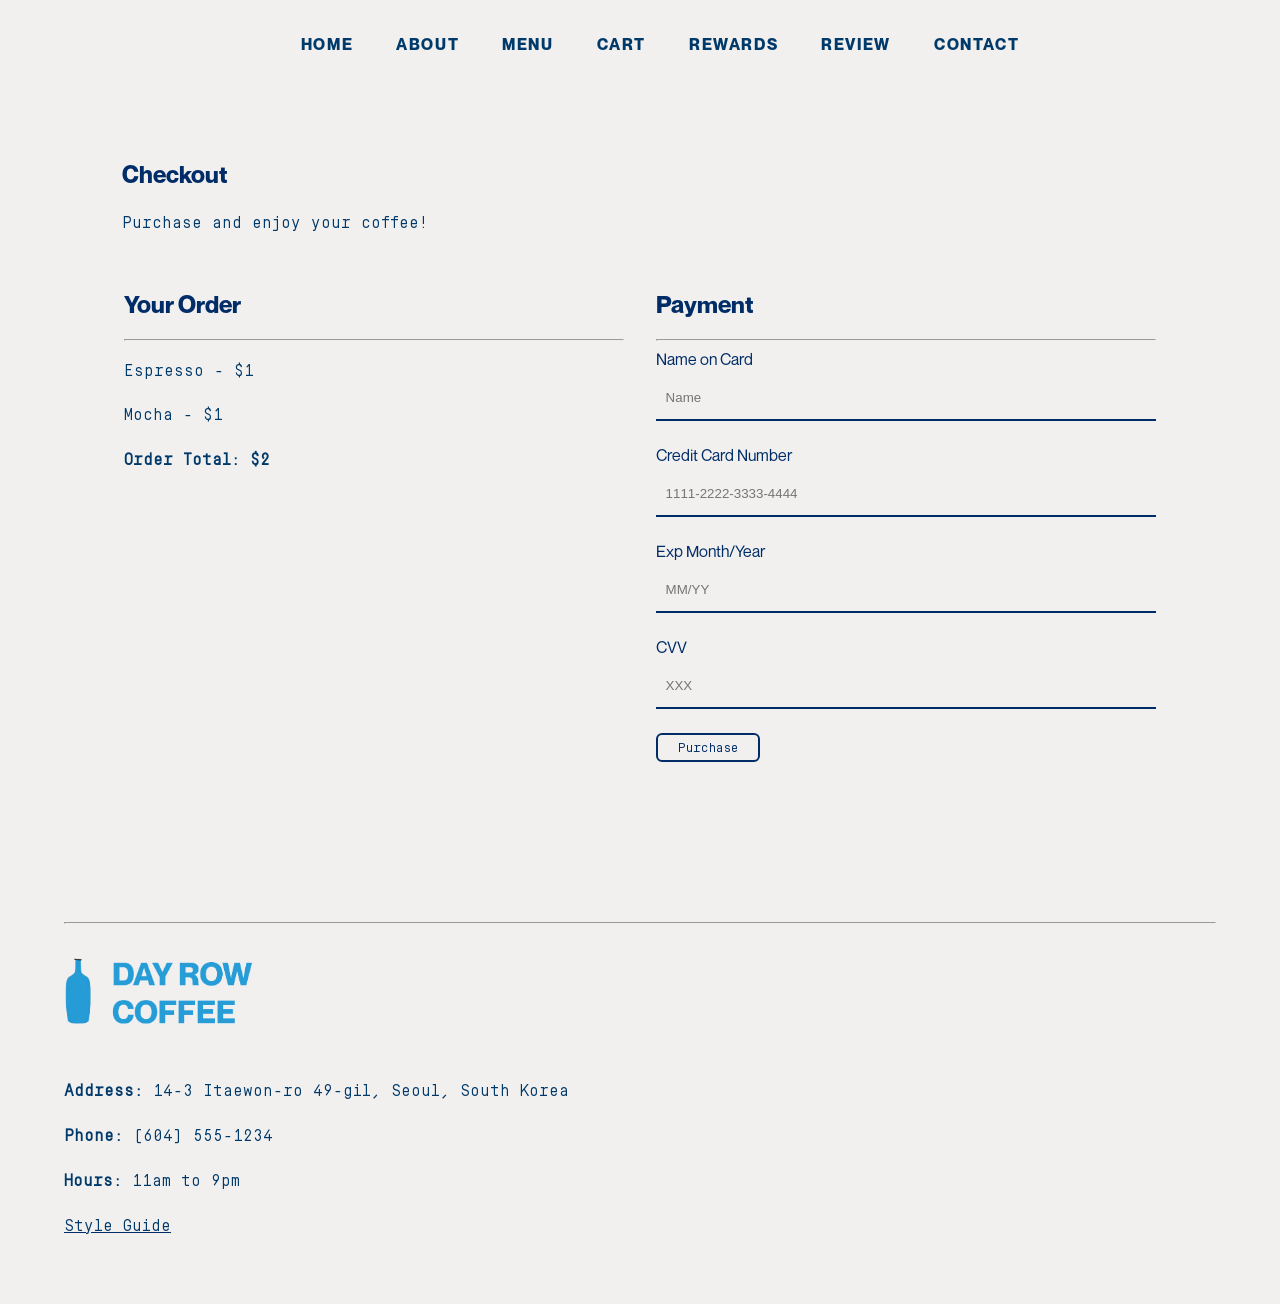
==== checkout.html @ 8b8ffec4 "Update checkout.html" ====
<!DOCTYPE html>
<html lang="en">
<head>
  <meta charset="UTF-8">
  <meta name="viewport" content="width=device-width, initial-scale=1.0">
  <title>DAY ROW</title>
    <link rel="icon" type="image/png" href="img/icon.jpg" />
    <link rel="stylesheet" href="css/checkout.css">
    <link rel="stylesheet" href="css/fonts.css">
</head>

<body class="checkout-page">
  <header>
    <nav class="navbar">
      <ul>
        <li><a href="index.html">HOME</a></li>
        <li><a href="index.html#about">ABOUT</a></li>
        <li><a href="menu.html">MENU</a></li>
        <li><a href="checkout.html">CART</a></li>
        <li><a href="rewards.html">REWARDS</a></li>
        <li><a href="review.html">REVIEW</a></li>
        <li><a href="#footer">CONTACT</a></li>
      </ul>
    </nav>
  </header>

  <main class="checkout-cart">
    <section class="checkout-wrap">
      <div class="checkout-page-container"> 

      <div class="checkout-intro">
        <h1>Checkout</h1>
        <p>Purchase and enjoy your coffee!</p>
      </div>

      <section class="checkout-layout">

        <!-- Order summary -->
        <div class="checkout-container">
          <h2>Your Order</h2>
          <hr>
          <p>Espresso - $1</p>
          <p>Mocha - $1</p>
          <p><strong>Order Total: $2</strong></p>
        </div>
        

        <!-- Payment form -->
        <div class="payment-container">
          <div class="payment-box">
            <h2>Payment</h2>
            <hr>
            <form class="payment-form">
              <label for="cname">Name on Card</label>
              <input type="text" id="cname" placeholder="Name">

              <label for="ccnum">Credit Card Number</label>
              <input type="text" id="ccnum" placeholder="1111-2222-3333-4444">

              <label for="exp">Exp Month/Year</label>
              <input type="text" id="exp" placeholder="MM/YY">

              <label for="cvv">CVV</label>
              <input type="text" id="cvv" placeholder="XXX">

              <button class="btn" type="submit">Purchase</button>
            </form>

          </div>
        </div>

      </section>
      </div>
    </section>
  </main>

  <footer id="footer">
      <div class="footer-container">
        <hr/>
        <section id="logo">
          <div id="logo-container">
            <img src="img/logo.png" class="drc-logo">
          </div>
        </section>
        <p>
          <strong>Address:</strong> 14-3 Itaewon-ro 49-gil, Seoul, South Korea
        </p>
        <p><strong>Phone:</strong> (604) 555-1234</p>
        <p><strong>Hours:</strong> 11am to 9pm</p>
        <a href="style.html">
          <p>Style Guide</p>
        </a>
      </div>
    </footer>

</body>
</html>
---- css/checkout.css ----
/* Reset */
*,
*::before,
*::after {
  box-sizing: border-box;
}

body {
  font-family: 'NeueMontreal', sans-serif;
  padding: 2rem;
  margin: 0;
  background-color: #f2f0ef;
}

header {
  position: absolute;
  top: 0;
  left: 0;
  width: 100%;
  z-index: 9999;
}

/* Typography */

p {
  font-family: 'Simplon Mono', sans-serif;
  color: #003A6B;
  line-height: 1.8;
}

h1, h2 {
  color: #002D68;
}

/* shared navbar*/
.navbar {
  display: flex;
  align-items: center;
  justify-content: center;
  padding-left: 10%;
  padding-right: 10%;
  padding-top: 0.5rem;
}

.navbar ul li {
  list-style-type: none;
  display: inline-block;
  padding: 10px 20px;
}

.navbar ul li a {
  position: relative;
  color: #003a6b;;
  font-family: "NeueMontreal", sans-serif;
  font-style: normal;
  font-weight: bold;
  text-decoration: none;
  font-size: 1rem;
  letter-spacing: 0.1em;
}

.navbar ul li a::after {
  content: "";
  position: absolute;
  left: 0;
  bottom: -4px;
  width: 100%;
  height: 2px;
  background-color: #000000;
  transform: scaleX(0);
  transform-origin: left;
  transition: transform 0.5s ease;
}

.navbar ul li a:hover {
  color: #000000;
}

.navbar ul li a:hover::after {
  transform: scaleX(1);
}

/* Layout */

.checkout-cart {
  margin-top: 8rem;
}

.checkout-layout {
  display: flex;
  justify-content: center;
  align-items: flex-start;
  gap: 2rem;

  max-width: 1100px;
  margin: 3rem auto;
  width: 100%;
}

.checkout-intro {
  margin-left: 5rem;
}

@media (max-width: 800px) {
  .checkout-intro {
    margin-left: 0.5rem;
    padding-right: 0.5rem;
  }
}

.checkout-container,
.payment-container {
  flex: 1;
  max-width: 500px;
  width: 100%;
}

/* Order Summary Box */

.checkout-container {
  background: #f2f0ef;
  border-radius: 8px;
  height: 540px;
}

.checkout-page-container {
  max-width: 1100px;
  margin: 5rem auto;
  width: 100%;
}

.checkout-intro {
  margin-left: 2rem;
}

.checkout-layout {
  margin: 2rem 0 0;
}

/* Payment */

.payment-box {
  background: #f2f0ef;
  border-radius: 8px;
}

/* Payment Form Styling */

.payment-form label {
  font-family: "NeueMontreal", sans-serif;
  display: block;
  margin-bottom: 0.5rem;
  color: #002D68;
}

.payment-form input:focus {
  outline: none;
}

.payment-form input {
  border: none;
  width: 100%;
  height: 44px;
  margin-bottom: 1.5rem;
  padding: 0.6rem;
  border-bottom: 2px solid #002D68;
  background: #f2f0ef;
}

/* Button */

.btn {
  font-family: 'Simplon Mono', sans-serif;
  padding: 5px 20px;
  border: 2px solid #002D68;
  background: none;
  color: #002D68;
  border-radius: 6px;
  cursor: pointer;
  transition: transform 0.3s ease, background-color 0.3s ease;
  background-color: #f2f0ef;
}

.btn:hover {
  transform: scale(1.05);
  background-color: #f2f0ef;
}

/*footer*/
footer {
  margin-top: 7rem;
}

.footer-container {
  margin: 0 auto;
  margin: 2rem 2rem;
}

#logo-container {
  text-align: start; 
  margin-bottom: 2rem;
  margin-left: -2rem;
}

.drc-logo {
  width: 250px;      
  height: auto; 
  display:block     
}

.footer-container a,
.footer-container a:visited,
.footer-container a:active,
.footer-container a:focus {
  color: #002D68;
  text-decoration: underline;
}

/* Responsive */

@media (max-width: 800px) {
  .checkout-layout {
    flex-direction: column;
    align-items: center;
  }

  .checkout-container,
  .payment-container {
    max-width: 100%;
  }
}
---- css/fonts.css ----
/* I have picked Neue Montreal Font for Headings and Simplon Mono for paragraph fonts for now */
@font-face {
    font-family: "NeueMontreal";
    font-weight: normal;
	font-style: normal;
    src: url(../fonts/NeueMontreal-Regular.otf) format('truetype');
}

@font-face {
    font-family: "NeueMontreal";
    font-weight: bold;
	font-style: normal;
    src: url(../fonts/NeueMontreal-Bold.otf) format('truetype');
}

@font-face {
    font-family: "NeueMontreal";
    font-weight: normal;
	font-style: italic;
    src: url(../fonts/NeueMontreal-Italic.otf) format('truetype');
}

@font-face {
    font-family: "NeueMontreal";
    font-weight: bold;
	font-style: italic;
    src: url(../fonts/NeueMontreal-BoldItalic.otf) format('truetype');
}

@font-face {
    font-family: "NeueMontreal";
    font-weight: 300;
	font-style: normal;
    src: url(../fonts/NeueMontreal-Light.otf) format('truetype');
}

@font-face {
    font-family: "Simplon Mono";
    font-weight: normal;
	font-style: normal;
    src: url(../fonts/Simplon\ Mono.ttf) format('truetype');
}
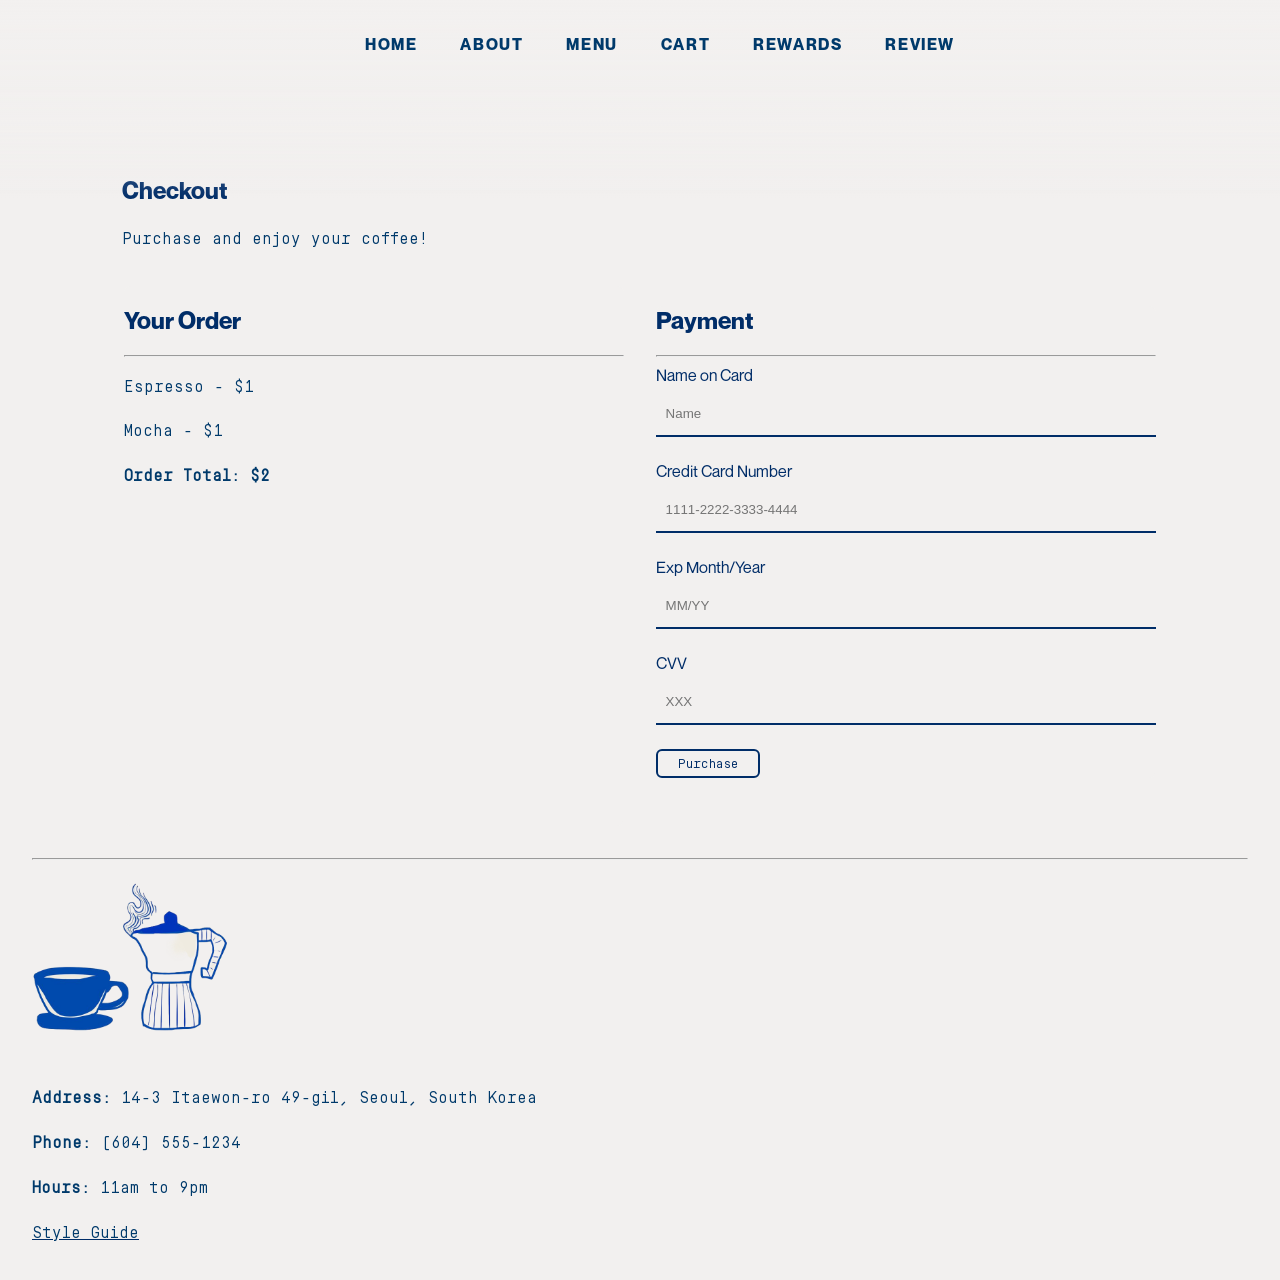
==== commit 67802c67: "changs" ====
--- a/checkout.html
+++ b/checkout.html
@@ -19,7 +19,6 @@
         <li><a href="checkout.html">CART</a></li>
         <li><a href="rewards.html">REWARDS</a></li>
         <li><a href="review.html">REVIEW</a></li>
-        <li><a href="#footer">CONTACT</a></li>
       </ul>
     </nav>
   </header>
--- a/css/checkout.css
+++ b/css/checkout.css
@@ -7,19 +7,28 @@
 
 body {
   font-family: 'NeueMontreal', sans-serif;
-  padding: 2rem;
+  padding-top: 3rem;
   margin: 0;
   background-color: #f2f0ef;
 }
 
 header {
-  position: absolute;
+  position: fixed;
   top: 0;
   left: 0;
   width: 100%;
   z-index: 9999;
-}
-
+  height: 200px;
+  background: linear-gradient(
+    to bottom,
+    rgba(242,240,239,0.98) 0%,
+    rgba(242,240,239,0.92) 20%,
+    rgba(242,240,239,0.75) 40%,
+    rgba(242,240,239,0.45) 65%,
+    rgba(242,240,239,0.18) 85%,
+    rgba(242,240,239,0) 100%
+  );
+}
 /* Typography */
 
 p {
@@ -188,7 +197,7 @@
 
 /*footer*/
 footer {
-  margin-top: 7rem;
+  margin-top: -3rem;
 }
 
 .footer-container {
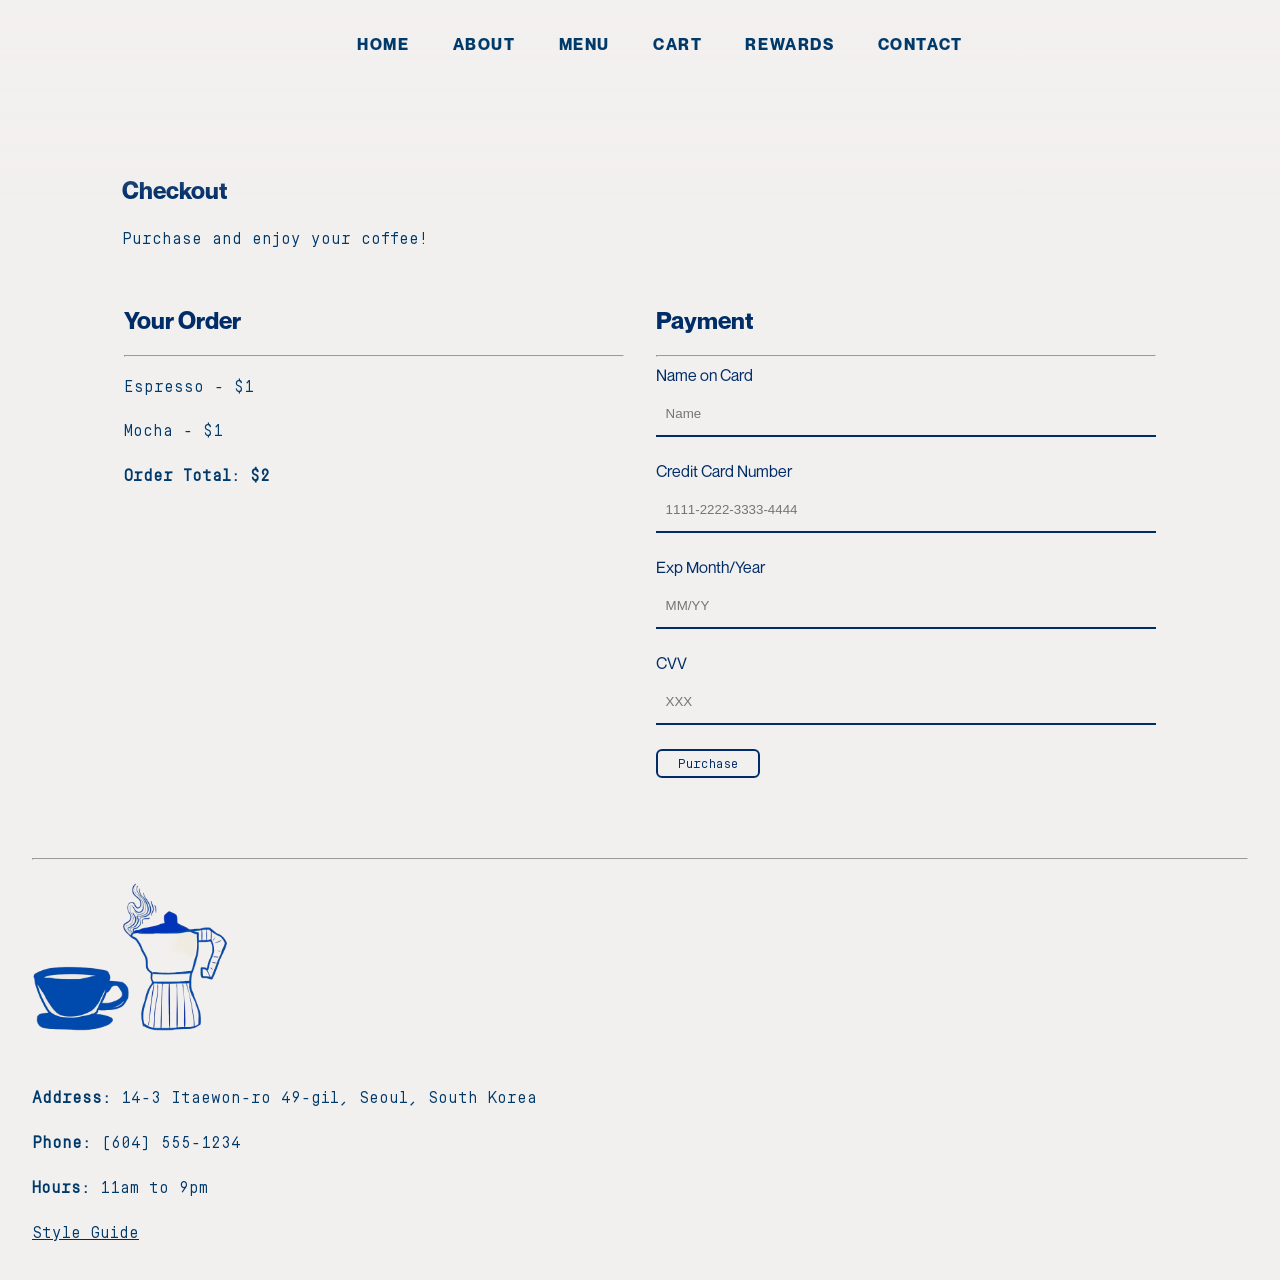
==== commit 3c9a38c4: "updated navbar" ====
--- a/checkout.html
+++ b/checkout.html
@@ -18,7 +18,7 @@
         <li><a href="menu.html">MENU</a></li>
         <li><a href="checkout.html">CART</a></li>
         <li><a href="rewards.html">REWARDS</a></li>
-        <li><a href="review.html">REVIEW</a></li>
+        <li><a href="review.html">CONTACT</a></li>
       </ul>
     </nav>
   </header>
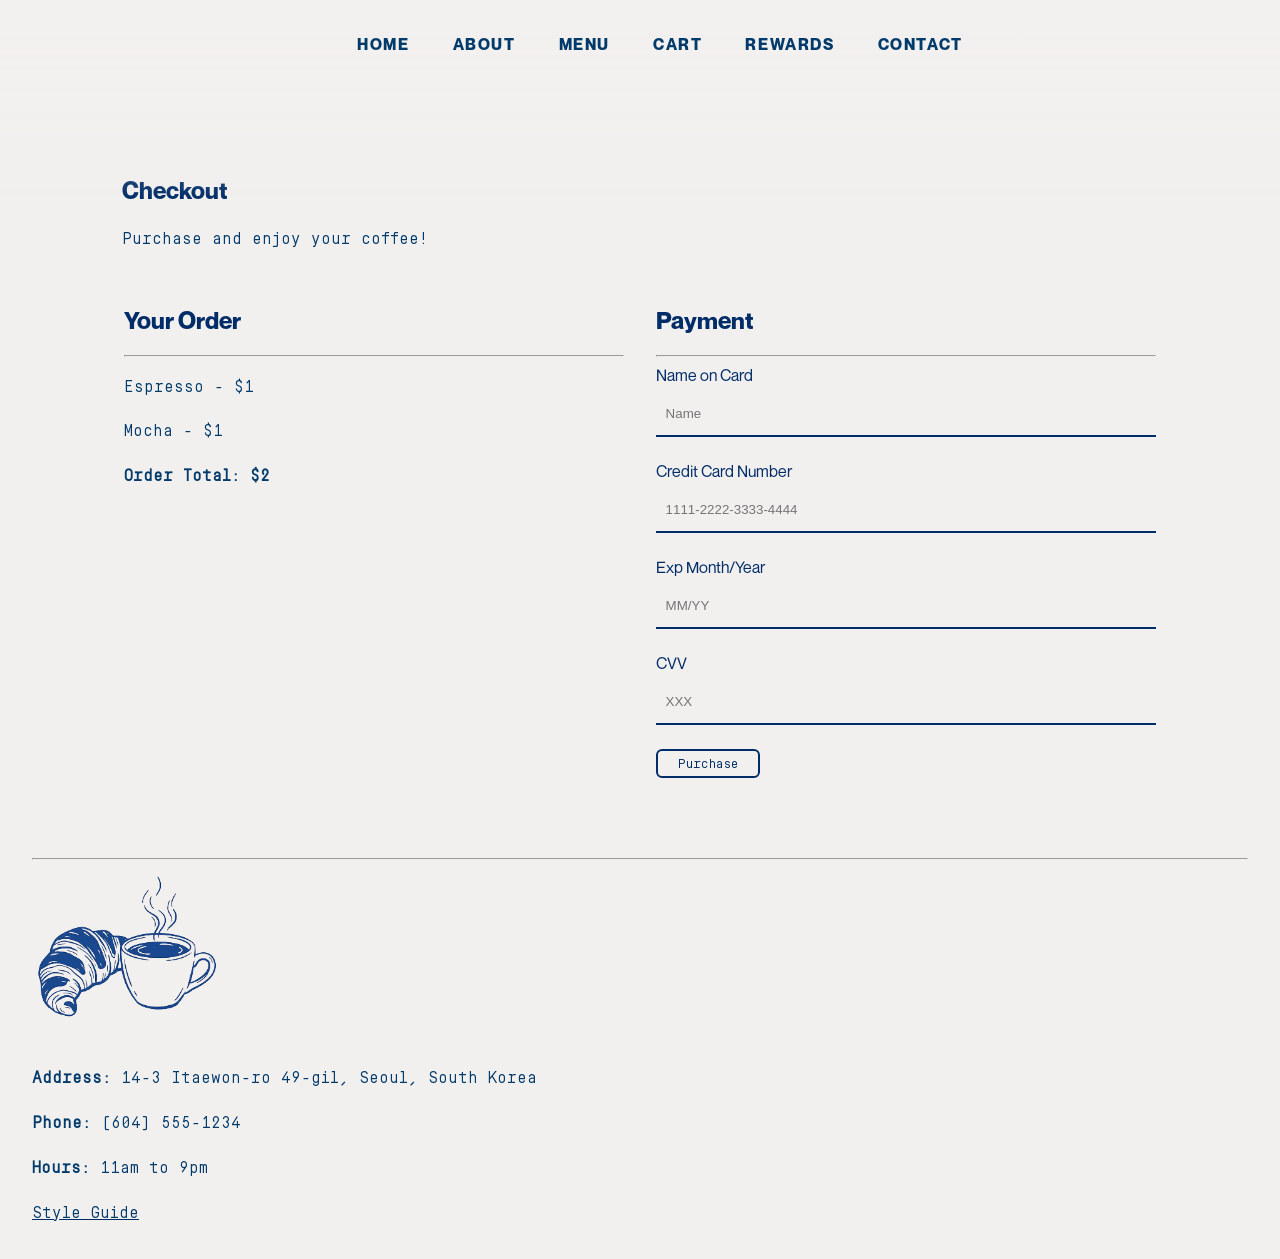
==== commit 50b21dea: "update footer" ====
--- a/checkout.html
+++ b/checkout.html
@@ -78,7 +78,7 @@
         <hr/>
         <section id="logo">
           <div id="logo-container">
-            <img src="img/logo.png" class="drc-logo">
+            <img src="img/logo3.png" class="drc-logo">
           </div>
         </section>
         <p>
--- a/css/checkout.css
+++ b/css/checkout.css
@@ -208,11 +208,10 @@
 #logo-container {
   text-align: start; 
   margin-bottom: 2rem;
-  margin-left: -2rem;
 }
 
 .drc-logo {
-  width: 250px;      
+  width: 12rem;      
   height: auto; 
   display:block     
 }
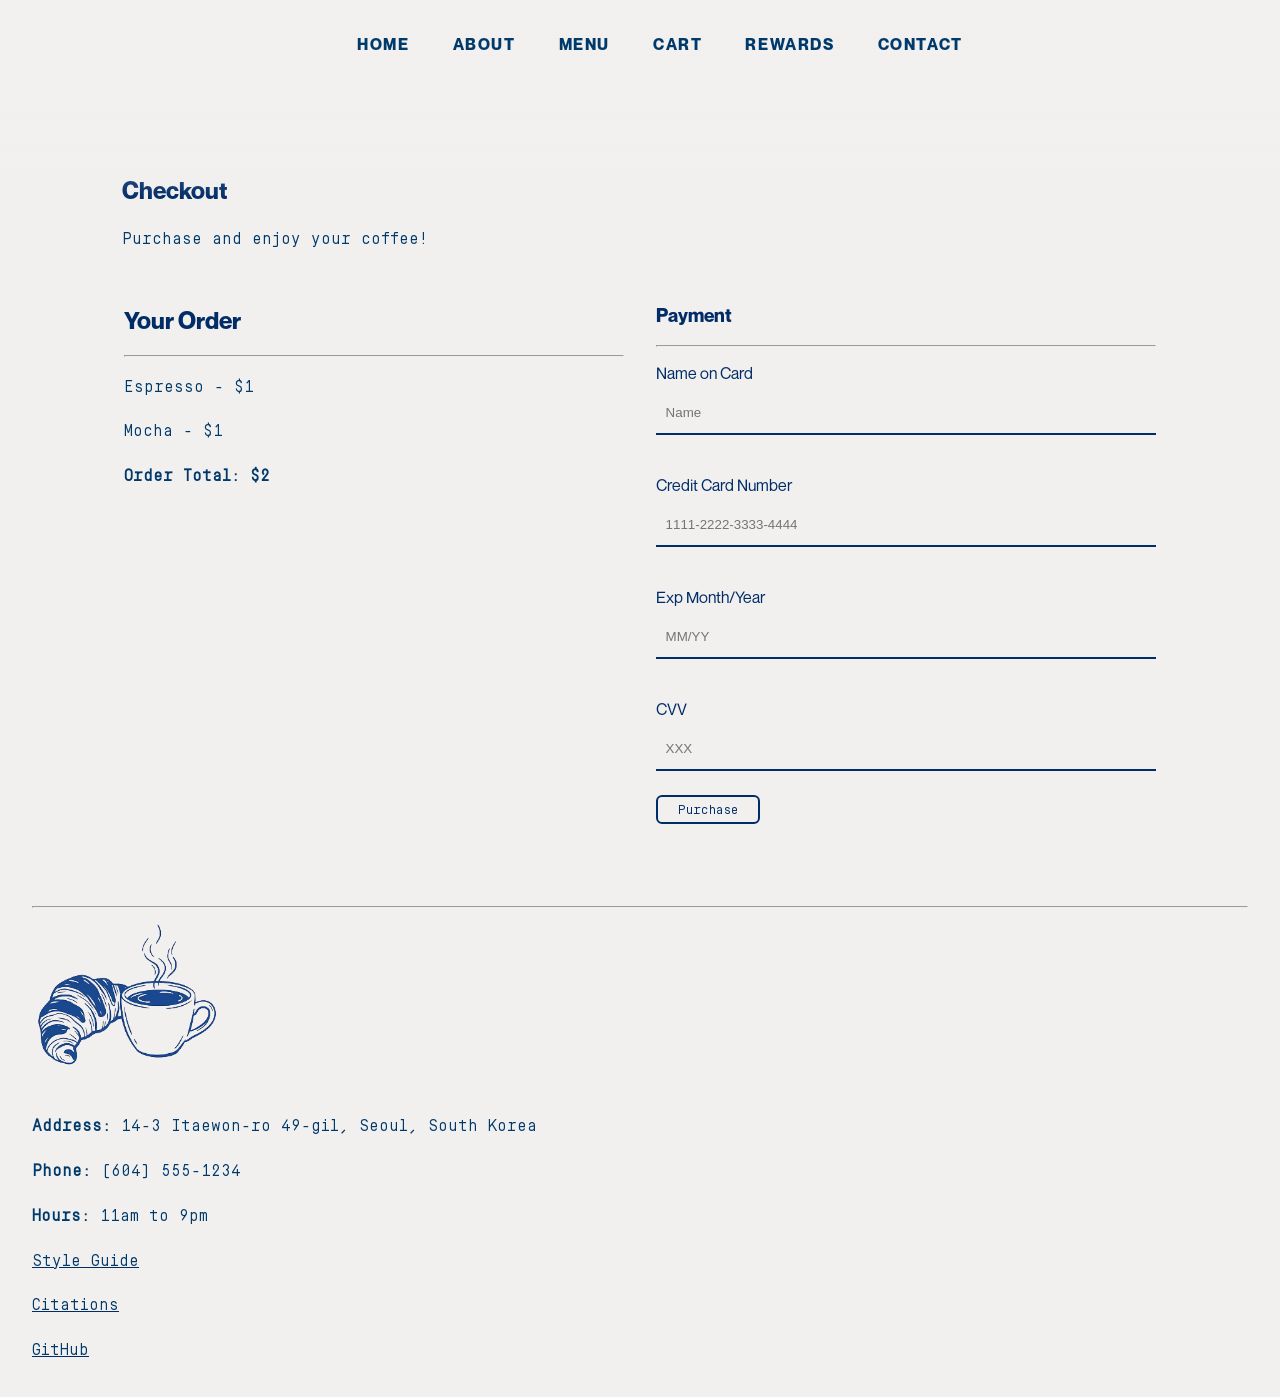
==== commit b6be2b9d: "Jupapi Munanyo Final" ====
--- a/checkout.html
+++ b/checkout.html
@@ -47,7 +47,7 @@
         <!-- Payment form -->
         <div class="payment-container">
           <div class="payment-box">
-            <h2>Payment</h2>
+            <h3>Payment</h3>
             <hr>
             <form class="payment-form">
               <label for="cname">Name on Card</label>
@@ -89,6 +89,14 @@
         <a href="style.html">
           <p>Style Guide</p>
         </a>
+
+        <a href="style.html#citations">
+          <p>Citations</p>
+        </a>
+
+        <a href="https://github.com/jswnm/p02">
+          <p>GitHub</p>
+        </a>
       </div>
     </footer>
 
--- a/css/checkout.css
+++ b/css/checkout.css
@@ -37,7 +37,7 @@
   line-height: 1.8;
 }
 
-h1, h2 {
+h1, h2, h3 {
   color: #002D68;
 }
 
@@ -156,6 +156,7 @@
 /* Payment Form Styling */
 
 .payment-form label {
+  margin-top: 1rem;
   font-family: "NeueMontreal", sans-serif;
   display: block;
   margin-bottom: 0.5rem;
@@ -197,7 +198,7 @@
 
 /*footer*/
 footer {
-  margin-top: -3rem;
+  margin-top: 0rem;
 }
 
 .footer-container {
@@ -211,7 +212,7 @@
 }
 
 .drc-logo {
-  width: 12rem;      
+  width: 12rem;     
   height: auto; 
   display:block     
 }
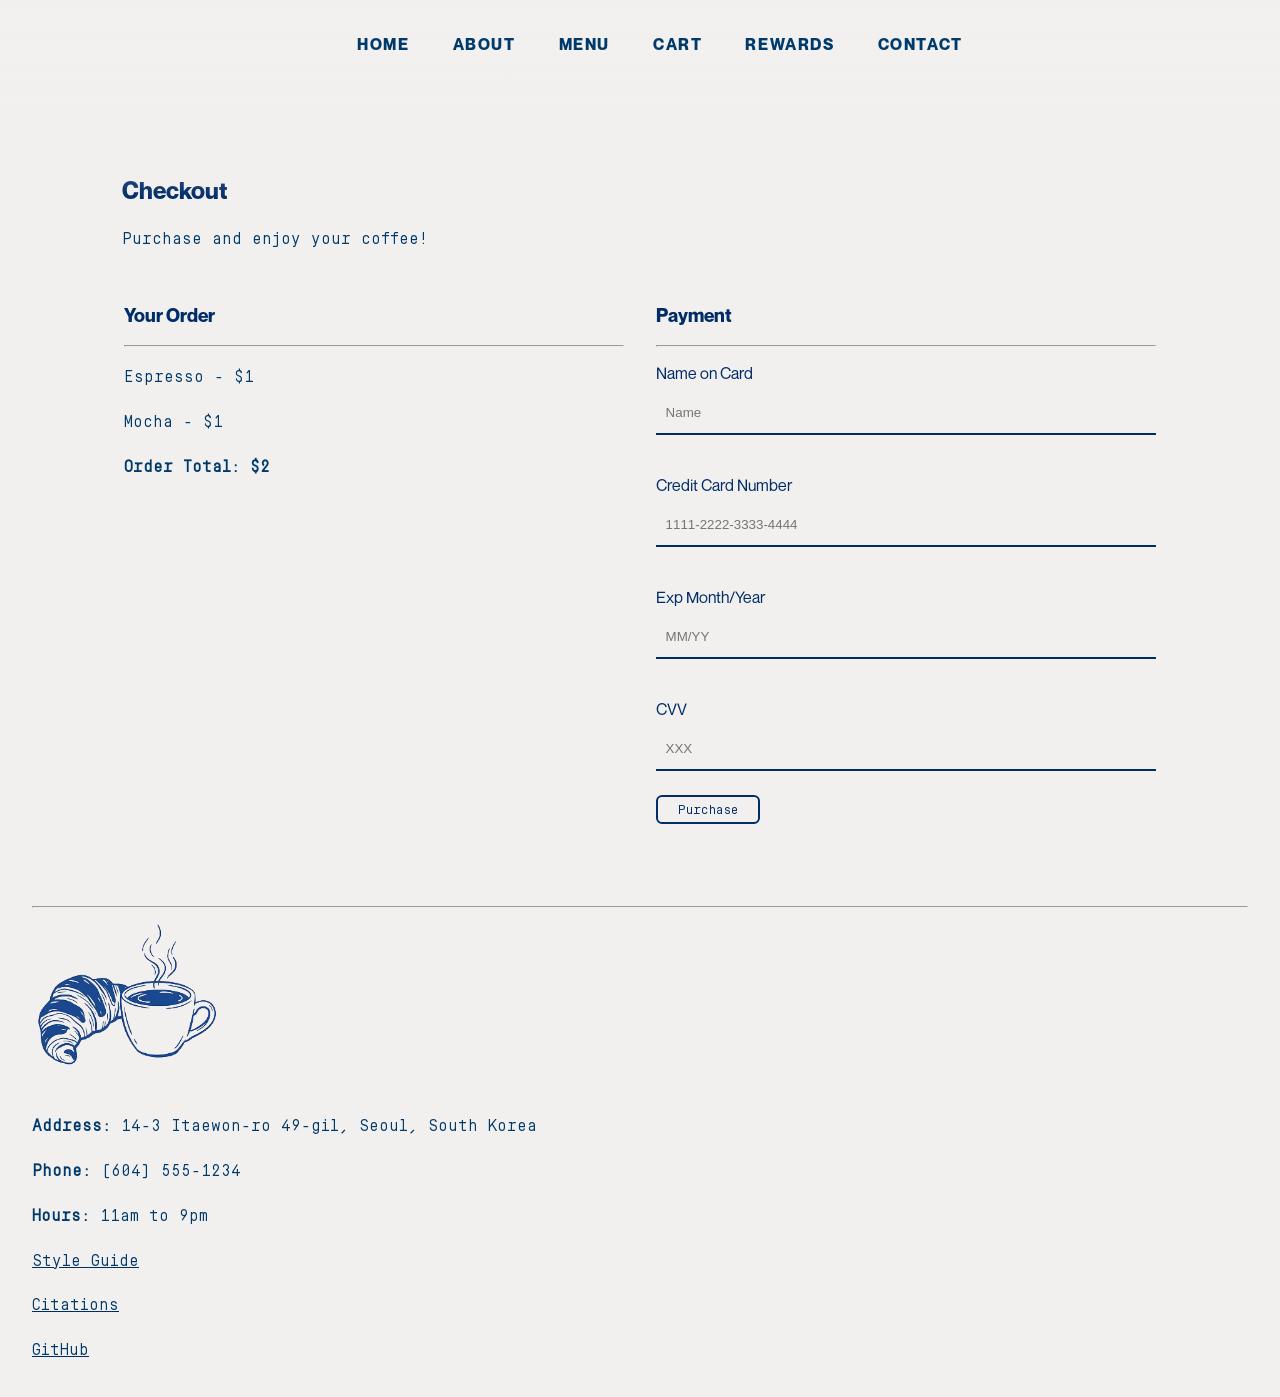
==== commit 9247d641: "Update checkout.html" ====
--- a/checkout.html
+++ b/checkout.html
@@ -36,7 +36,7 @@
 
         <!-- Order summary -->
         <div class="checkout-container">
-          <h2>Your Order</h2>
+          <h3>Your Order</h3>
           <hr>
           <p>Espresso - $1</p>
           <p>Mocha - $1</p>
